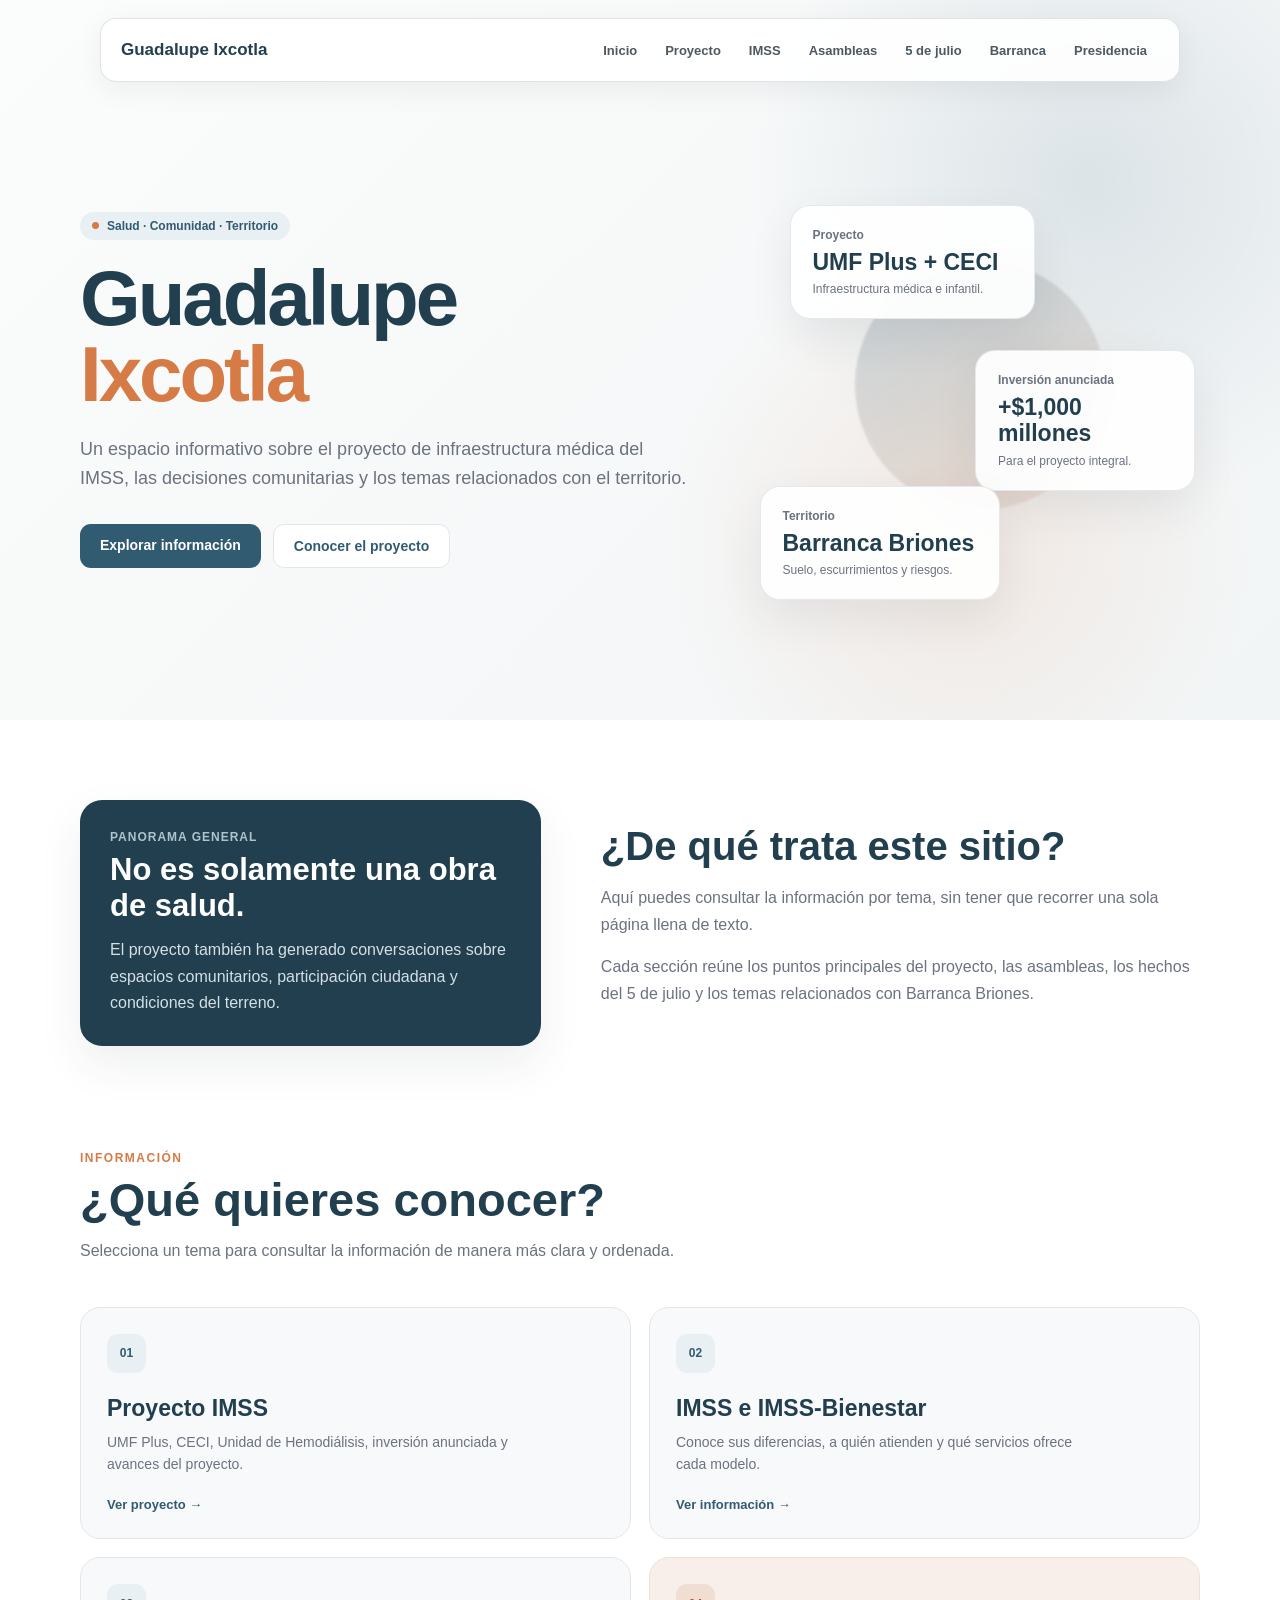
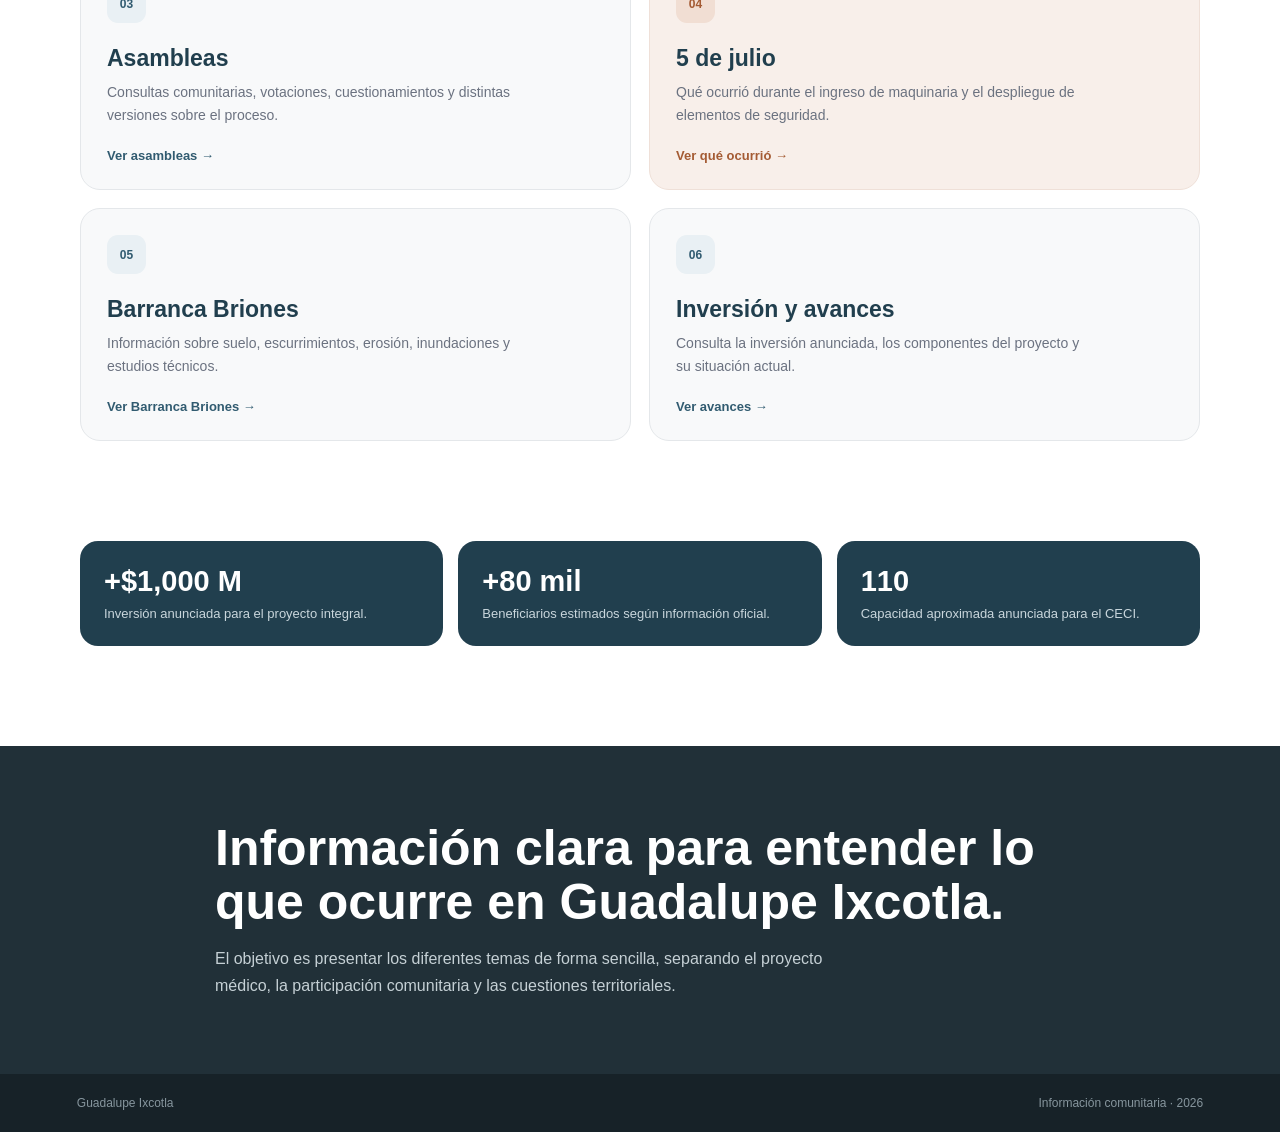
==== index.html @ 00b956f0 "Sitio Guadalupe Ixcotla" ====
<!DOCTYPE html>
<html lang="es">
<head>
    <meta charset="UTF-8">
    <meta name="viewport" content="width=device-width, initial-scale=1.0">
    <title>Guadalupe Ixcotla</title>

    <style>
        :root{
            --fondo:#f5f6f7;
            --blanco:#ffffff;
            --texto:#1f2933;
            --gris:#6b7280;
            --azul:#315b70;
            --azul-oscuro:#213f4e;
            --azul-claro:#e9f0f4;
            --naranja:#d67a46;
            --borde:#e4e7ea;
            --sombra:0 18px 45px rgba(34, 52, 61, .08);
        }

        *{
            margin:0;
            padding:0;
            box-sizing:border-box;
        }

        html{
            scroll-behavior:smooth;
        }

        body{
            font-family:"Segoe UI", Arial, sans-serif;
            background:var(--fondo);
            color:var(--texto);
            overflow-x:hidden;
        }

        a{
            text-decoration:none;
            color:inherit;
        }

        .contenedor{
            width:min(1120px, 88%);
            margin:auto;
        }

        /* =========================
           MENÚ
        ========================= */

        nav{
            position:fixed;
            top:18px;
            left:50%;
            transform:translateX(-50%);
            width:min(1080px, 92%);
            height:64px;

            display:flex;
            align-items:center;
            justify-content:space-between;

            padding:0 20px;

            background:rgba(255,255,255,.90);
            backdrop-filter:blur(14px);

            border:1px solid rgba(220,224,228,.9);
            border-radius:16px;

            box-shadow:0 8px 30px rgba(0,0,0,.06);
            z-index:1000;
        }

        .logo{
            font-size:17px;
            font-weight:800;
            color:var(--azul-oscuro);
        }

        nav ul{
            display:flex;
            align-items:center;
            gap:4px;
            list-style:none;
        }

        nav ul a{
            display:block;
            padding:9px 12px;
            border-radius:9px;

            font-size:13px;
            font-weight:600;
            color:#4d5960;

            transition:.25s;
        }

        nav ul a:hover{
            background:var(--azul-claro);
            color:var(--azul-oscuro);
        }

        .menu-toggle{
            display:none;
            align-items:center;
            justify-content:center;

            width:38px;
            height:38px;

            background:var(--azul-claro);
            color:var(--azul-oscuro);

            border:none;
            border-radius:9px;

            font-size:18px;
            cursor:pointer;
        }

        /* =========================
           HERO
        ========================= */

        .hero{
            min-height:720px;
            display:flex;
            align-items:center;
            position:relative;

            padding:140px 0 80px;

            background:
                radial-gradient(
                    circle at 85% 25%,
                    rgba(49,91,112,.13),
                    transparent 28%
                ),
                radial-gradient(
                    circle at 75% 75%,
                    rgba(214,122,70,.12),
                    transparent 27%
                ),
                linear-gradient(
                    135deg,
                    #fbfcfc,
                    #f2f5f6
                );

            overflow:hidden;
        }

        .hero-grid{
            display:grid;
            grid-template-columns:1.15fr .85fr;
            gap:60px;
            align-items:center;
        }

        .etiqueta{
            display:inline-flex;
            align-items:center;
            gap:8px;

            padding:7px 12px;

            margin-bottom:20px;

            background:var(--azul-claro);
            color:var(--azul);

            border-radius:30px;

            font-size:12px;
            font-weight:700;
        }

        .etiqueta::before{
            content:"";
            width:7px;
            height:7px;
            border-radius:50%;
            background:var(--naranja);
        }

        h1{
            max-width:650px;

            margin-bottom:22px;

            color:var(--azul-oscuro);

            font-size:clamp(50px, 7vw, 78px);
            line-height:.98;

            letter-spacing:-3px;
        }

        h1 span{
            color:var(--naranja);
        }

        .hero-texto p{
            max-width:610px;

            color:var(--gris);
            font-size:18px;
            line-height:1.65;
        }

        .botones{
            display:flex;
            gap:12px;
            flex-wrap:wrap;

            margin-top:30px;
        }

        .btn{
            padding:13px 20px;
            border-radius:11px;

            font-size:14px;
            font-weight:700;

            transition:.25s;
        }

        .btn-principal{
            background:var(--azul);
            color:white;
        }

        .btn-secundario{
            background:white;
            color:var(--azul);

            border:1px solid var(--borde);
        }

        .btn:hover{
            transform:translateY(-2px);
            box-shadow:0 10px 24px rgba(0,0,0,.08);
        }

        /* =========================
           TARJETAS HERO
        ========================= */

        .hero-visual{
            position:relative;
            min-height:430px;
        }

        .tarjeta-flotante{
            position:absolute;

            padding:22px;

            background:rgba(255,255,255,.92);
            backdrop-filter:blur(12px);

            border:1px solid rgba(225,229,232,.85);
            border-radius:20px;

            box-shadow:var(--sombra);

            animation:flotar 5s ease-in-out infinite;
        }

        .tarjeta-flotante small{
            display:block;

            margin-bottom:7px;

            color:var(--gris);

            font-size:12px;
            font-weight:600;
        }

        .tarjeta-flotante strong{
            display:block;

            color:var(--azul-oscuro);

            font-size:23px;
            line-height:1.15;
        }

        .tarjeta-flotante p{
            margin-top:7px;

            color:var(--gris);
            font-size:12px;
        }

        .t1{
            top:30px;
            left:40px;

            width:245px;
        }

        .t2{
            top:175px;
            right:5px;

            width:220px;

            animation-delay:1.3s;
        }

        .t3{
            bottom:5px;
            left:10px;

            width:240px;

            animation-delay:2.4s;
        }

        .circulo{
            position:absolute;

            top:85px;
            left:105px;

            width:250px;
            height:250px;

            border-radius:50%;

            background:
                linear-gradient(
                    145deg,
                    rgba(49,91,112,.20),
                    rgba(214,122,70,.13)
                );

            filter:blur(1px);
        }

        /* =========================
           RESUMEN
        ========================= */

        .resumen{
            padding:80px 0 20px;
            background:white;
        }

        .resumen-grid{
            display:grid;
            grid-template-columns:1fr 1.3fr;
            gap:60px;
            align-items:center;
        }

        .resumen-caja{
            padding:30px;

            background:var(--azul-oscuro);
            color:white;

            border-radius:22px;

            box-shadow:var(--sombra);
        }

        .resumen-caja small{
            display:block;
            margin-bottom:8px;

            color:#afc3cc;

            font-size:12px;
            font-weight:700;

            text-transform:uppercase;
            letter-spacing:1px;
        }

        .resumen-caja h2{
            margin-bottom:14px;

            font-size:31px;
            line-height:1.15;
        }

        .resumen-caja p{
            color:#d5e0e5;
            line-height:1.65;
        }

        .resumen-texto h2{
            margin-bottom:16px;

            color:var(--azul-oscuro);

            font-size:40px;
            line-height:1.1;
        }

        .resumen-texto p{
            margin-bottom:15px;

            color:var(--gris);
            line-height:1.7;
        }

        /* =========================
           SECCIONES
        ========================= */

        .explorar{
            padding:85px 0 100px;
            background:white;
        }

        .encabezado{
            max-width:690px;
            margin-bottom:42px;
        }

        .encabezado span{
            display:block;

            margin-bottom:10px;

            color:var(--naranja);

            font-size:12px;
            font-weight:800;

            text-transform:uppercase;
            letter-spacing:1.5px;
        }

        .encabezado h2{
            margin-bottom:12px;

            color:var(--azul-oscuro);

            font-size:clamp(34px, 5vw, 47px);
            line-height:1.08;
        }

        .encabezado p{
            color:var(--gris);
            line-height:1.65;
        }

        .menu-cards{
            display:grid;
            grid-template-columns:repeat(2,1fr);
            gap:18px;
        }

        .menu-card{
            min-height:220px;

            display:flex;
            flex-direction:column;

            padding:26px;

            background:#f8f9fa;

            border:1px solid var(--borde);
            border-radius:20px;

            transition:.3s;
        }

        .menu-card:hover{
            transform:translateY(-5px);
            background:white;
            box-shadow:var(--sombra);
        }

        .numero{
            width:39px;
            height:39px;

            display:flex;
            align-items:center;
            justify-content:center;

            margin-bottom:22px;

            background:var(--azul-claro);
            color:var(--azul);

            border-radius:11px;

            font-size:12px;
            font-weight:800;
        }

        .menu-card h3{
            margin-bottom:9px;

            color:var(--azul-oscuro);

            font-size:23px;
        }

        .menu-card p{
            max-width:420px;

            color:var(--gris);

            font-size:14px;
            line-height:1.6;
        }

        .menu-card strong{
            margin-top:auto;
            padding-top:22px;

            color:var(--azul);

            font-size:13px;
        }

        .menu-card-destacada{
            background:#f8efea;
            border-color:#efe0d8;
        }

        .menu-card-destacada .numero{
            background:#f1ded3;
            color:#a45b34;
        }

        .menu-card-destacada strong{
            color:#a45b34;
        }

        /* =========================
           DATOS
        ========================= */

        .datos{
            padding:0 0 100px;
            background:white;
        }

        .datos-grid{
            display:grid;
            grid-template-columns:repeat(3,1fr);
            gap:15px;
        }

        .dato{
            padding:24px;

            background:var(--azul-oscuro);
            color:white;

            border-radius:18px;
        }

        .dato strong{
            display:block;

            margin-bottom:6px;

            font-size:29px;
        }

        .dato span{
            color:#c9d6dc;
            font-size:13px;
        }

        /* =========================
           CIERRE
        ========================= */

        .cierre{
            padding:75px 0;
            background:#213038;
        }

        .cierre-contenido{
            max-width:850px;
        }

        .cierre h2{
            margin-bottom:16px;

            color:white;

            font-size:clamp(34px,5vw,50px);
            line-height:1.08;
        }

        .cierre p{
            max-width:650px;

            color:#c5d0d5;
            line-height:1.7;
        }

        footer{
            padding:22px 6%;

            display:flex;
            justify-content:space-between;
            gap:20px;

            background:#172228;
            color:#87969e;

            font-size:12px;
        }

        /* =========================
           ANIMACIÓN
        ========================= */

        @keyframes flotar{
            0%,100%{
                transform:translateY(0);
            }

            50%{
                transform:translateY(-8px);
            }
        }

        .reveal{
            opacity:0;
            transform:translateY(25px);

            transition:
                opacity .7s ease,
                transform .7s ease;
        }

        .reveal.visible{
            opacity:1;
            transform:translateY(0);
        }

        /* =========================
           RESPONSIVE
        ========================= */

        @media(max-width:900px){

            .menu-toggle{
                display:flex;
            }

            nav ul{
                position:absolute;
                top:calc(100% + 10px);
                left:0;
                right:0;

                flex-direction:column;
                align-items:stretch;
                gap:4px;

                padding:12px;

                background:rgba(255,255,255,.97);
                backdrop-filter:blur(14px);

                border:1px solid rgba(220,224,228,.9);
                border-radius:16px;

                box-shadow:0 8px 30px rgba(0,0,0,.1);

                display:none;
            }

            nav ul.abierto{
                display:flex;
            }

            nav ul a{
                padding:12px 14px;
            }

            .hero-grid,
            .resumen-grid{
                grid-template-columns:1fr;
            }

            .hero{
                min-height:auto;
            }

            .hero-visual{
                min-height:350px;
            }

            .menu-cards{
                grid-template-columns:1fr;
            }

            .datos-grid{
                grid-template-columns:1fr;
            }
        }

        @media(max-width:600px){

            .hero{
                padding-top:125px;
            }

            h1{
                font-size:50px;
                letter-spacing:-2px;
            }

            .hero-visual{
                display:none;
            }

            .resumen,
            .explorar{
                padding-top:65px;
            }

            .resumen-texto h2{
                font-size:34px;
            }

            footer{
                flex-direction:column;
            }
        }

    </style>
</head>

<body>

    <!-- MENÚ -->
    <nav>

        <a href="index.html" class="logo">
            Guadalupe Ixcotla
        </a>

        <ul>
            <li><a href="index.html">Inicio</a></li>
            <li><a href="proyecto.html">Proyecto</a></li>
            <li><a href="imss.html">IMSS</a></li>
            <li><a href="asambleas.html">Asambleas</a></li>
            <li><a href="julio.html">5 de julio</a></li>
            <li><a href="barranca.html">Barranca</a></li>
            <li><a href="presidencia.html">Presidencia</a></li>
        </ul>

        <button class="menu-toggle" id="menuToggle" aria-label="Abrir menú">
            ☰
        </button>

    </nav>


    <!-- PORTADA -->
    <header class="hero">

        <div class="contenedor hero-grid">

            <div class="hero-texto">

                <div class="etiqueta">
                    Salud · Comunidad · Territorio
                </div>

                <h1>
                    Guadalupe
                    <span>Ixcotla</span>
                </h1>

                <p>
                    Un espacio informativo sobre el proyecto de infraestructura
                    médica del IMSS, las decisiones comunitarias y los temas
                    relacionados con el territorio.
                </p>

                <div class="botones">

                    <a href="#informacion" class="btn btn-principal">
                        Explorar información
                    </a>

                    <a href="proyecto.html" class="btn btn-secundario">
                        Conocer el proyecto
                    </a>

                </div>

            </div>


            <div class="hero-visual">

                <div class="circulo"></div>

                <div class="tarjeta-flotante t1">

                    <small>
                        Proyecto
                    </small>

                    <strong>
                        UMF Plus + CECI
                    </strong>

                    <p>
                        Infraestructura médica e infantil.
                    </p>

                </div>


                <div class="tarjeta-flotante t2">

                    <small>
                        Inversión anunciada
                    </small>

                    <strong>
                        +$1,000 millones
                    </strong>

                    <p>
                        Para el proyecto integral.
                    </p>

                </div>


                <div class="tarjeta-flotante t3">

                    <small>
                        Territorio
                    </small>

                    <strong>
                        Barranca Briones
                    </strong>

                    <p>
                        Suelo, escurrimientos y riesgos.
                    </p>

                </div>

            </div>

        </div>

    </header>


    <!-- RESUMEN -->
    <section class="resumen">

        <div class="contenedor resumen-grid">

            <div class="resumen-caja reveal">

                <small>
                    Panorama general
                </small>

                <h2>
                    No es solamente una obra de salud.
                </h2>

                <p>
                    El proyecto también ha generado conversaciones
                    sobre espacios comunitarios, participación ciudadana
                    y condiciones del terreno.
                </p>

            </div>


            <div class="resumen-texto reveal">

                <h2>
                    ¿De qué trata este sitio?
                </h2>

                <p>
                    Aquí puedes consultar la información por tema,
                    sin tener que recorrer una sola página llena de texto.
                </p>

                <p>
                    Cada sección reúne los puntos principales del proyecto,
                    las asambleas, los hechos del 5 de julio
                    y los temas relacionados con Barranca Briones.
                </p>

            </div>

        </div>

    </section>


    <!-- EXPLORAR -->
    <section class="explorar" id="informacion">

        <div class="contenedor">

            <div class="encabezado reveal">

                <span>
                    Información
                </span>

                <h2>
                    ¿Qué quieres conocer?
                </h2>

                <p>
                    Selecciona un tema para consultar la información
                    de manera más clara y ordenada.
                </p>

            </div>


            <div class="menu-cards">


                <a href="proyecto.html" class="menu-card reveal">

                    <div class="numero">
                        01
                    </div>

                    <h3>
                        Proyecto IMSS
                    </h3>

                    <p>
                        UMF Plus, CECI, Unidad de Hemodiálisis,
                        inversión anunciada y avances del proyecto.
                    </p>

                    <strong>
                        Ver proyecto →
                    </strong>

                </a>


                <a href="imss.html" class="menu-card reveal">

                    <div class="numero">
                        02
                    </div>

                    <h3>
                        IMSS e IMSS-Bienestar
                    </h3>

                    <p>
                        Conoce sus diferencias, a quién atienden
                        y qué servicios ofrece cada modelo.
                    </p>

                    <strong>
                        Ver información →
                    </strong>

                </a>


                <a href="asambleas.html" class="menu-card reveal">

                    <div class="numero">
                        03
                    </div>

                    <h3>
                        Asambleas
                    </h3>

                    <p>
                        Consultas comunitarias, votaciones,
                        cuestionamientos y distintas versiones
                        sobre el proceso.
                    </p>

                    <strong>
                        Ver asambleas →
                    </strong>

                </a>


                <a href="julio.html"
                   class="menu-card menu-card-destacada reveal">

                    <div class="numero">
                        04
                    </div>

                    <h3>
                        5 de julio
                    </h3>

                    <p>
                        Qué ocurrió durante el ingreso de maquinaria
                        y el despliegue de elementos de seguridad.
                    </p>

                    <strong>
                        Ver qué ocurrió →
                    </strong>

                </a>


                <a href="barranca.html" class="menu-card reveal">

                    <div class="numero">
                        05
                    </div>

                    <h3>
                        Barranca Briones
                    </h3>

                    <p>
                        Información sobre suelo, escurrimientos,
                        erosión, inundaciones y estudios técnicos.
                    </p>

                    <strong>
                        Ver Barranca Briones →
                    </strong>

                </a>


                <a href="proyecto.html"
                   class="menu-card reveal">

                    <div class="numero">
                        06
                    </div>

                    <h3>
                        Inversión y avances
                    </h3>

                    <p>
                        Consulta la inversión anunciada,
                        los componentes del proyecto
                        y su situación actual.
                    </p>

                    <strong>
                        Ver avances →
                    </strong>

                </a>


            </div>

        </div>

    </section>


    <!-- DATOS -->
    <section class="datos">

        <div class="contenedor datos-grid">

            <div class="dato reveal">

                <strong>
                    +$1,000 M
                </strong>

                <span>
                    Inversión anunciada para el proyecto integral.
                </span>

            </div>


            <div class="dato reveal">

                <strong>
                    +80 mil
                </strong>

                <span>
                    Beneficiarios estimados según información oficial.
                </span>

            </div>


            <div class="dato reveal">

                <strong>
                    110
                </strong>

                <span>
                    Capacidad aproximada anunciada para el CECI.
                </span>

            </div>

        </div>

    </section>


    <!-- CIERRE -->
    <section class="cierre">

        <div class="contenedor cierre-contenido">

            <h2>
                Información clara para entender
                lo que ocurre en Guadalupe Ixcotla.
            </h2>

            <p>
                El objetivo es presentar los diferentes temas
                de forma sencilla, separando el proyecto médico,
                la participación comunitaria y las cuestiones territoriales.
            </p>

        </div>

    </section>


    <!-- FOOTER -->
    <footer>

        <span>
            Guadalupe Ixcotla
        </span>

        <span>
            Información comunitaria · 2026
        </span>

    </footer>


    <script>

        /* Menú de hamburguesa */

        const menuToggle =
            document.getElementById("menuToggle");

        const menuLista =
            document.querySelector("nav ul");

        menuToggle.addEventListener("click", () => {
            menuLista.classList.toggle("abierto");
        });

        menuLista.querySelectorAll("a").forEach(enlace => {
            enlace.addEventListener("click", () => {
                menuLista.classList.remove("abierto");
            });
        });


        /* Animación al aparecer en pantalla */

        const elementos =
            document.querySelectorAll(".reveal");

        const observer =
            new IntersectionObserver(

                (entries) => {

                    entries.forEach(entry => {

                        if(entry.isIntersecting){

                            entry.target
                                .classList
                                .add("visible");

                        }

                    });

                },

                {
                    threshold:0.12
                }

            );

        elementos.forEach(elemento => {
            observer.observe(elemento);
        });


        /* Movimiento muy ligero de tarjetas */

        const tarjetas =
            document.querySelectorAll(".tarjeta-flotante");

        document.addEventListener(
            "mousemove",
            (e) => {

                const x =
                    e.clientX / window.innerWidth - .5;

                const y =
                    e.clientY / window.innerHeight - .5;

                tarjetas.forEach(
                    (tarjeta, index) => {

                        const movimiento =
                            2 + index;

                        tarjeta.style.marginLeft =
                            x * movimiento + "px";

                        tarjeta.style.marginTop =
                            y * movimiento + "px";

                    }
                );

            }
        );

    </script>

</body>
</html>
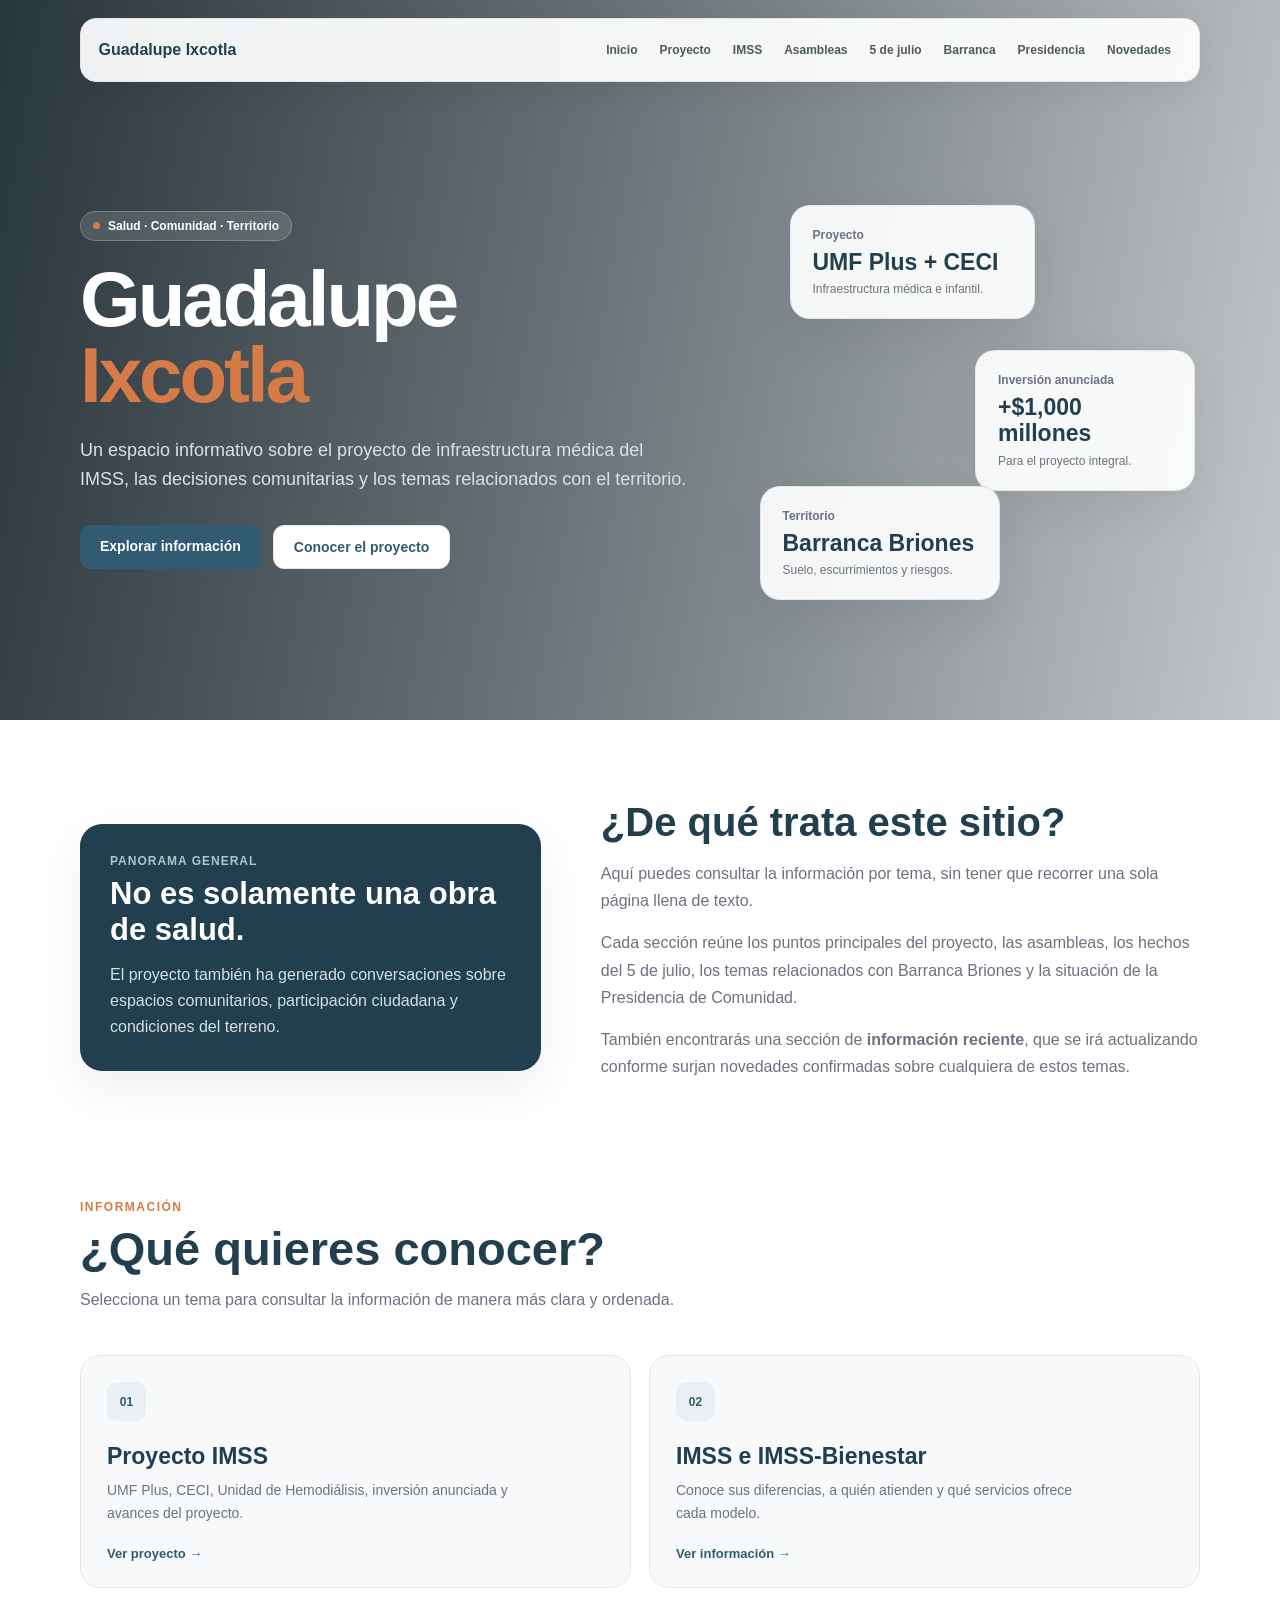
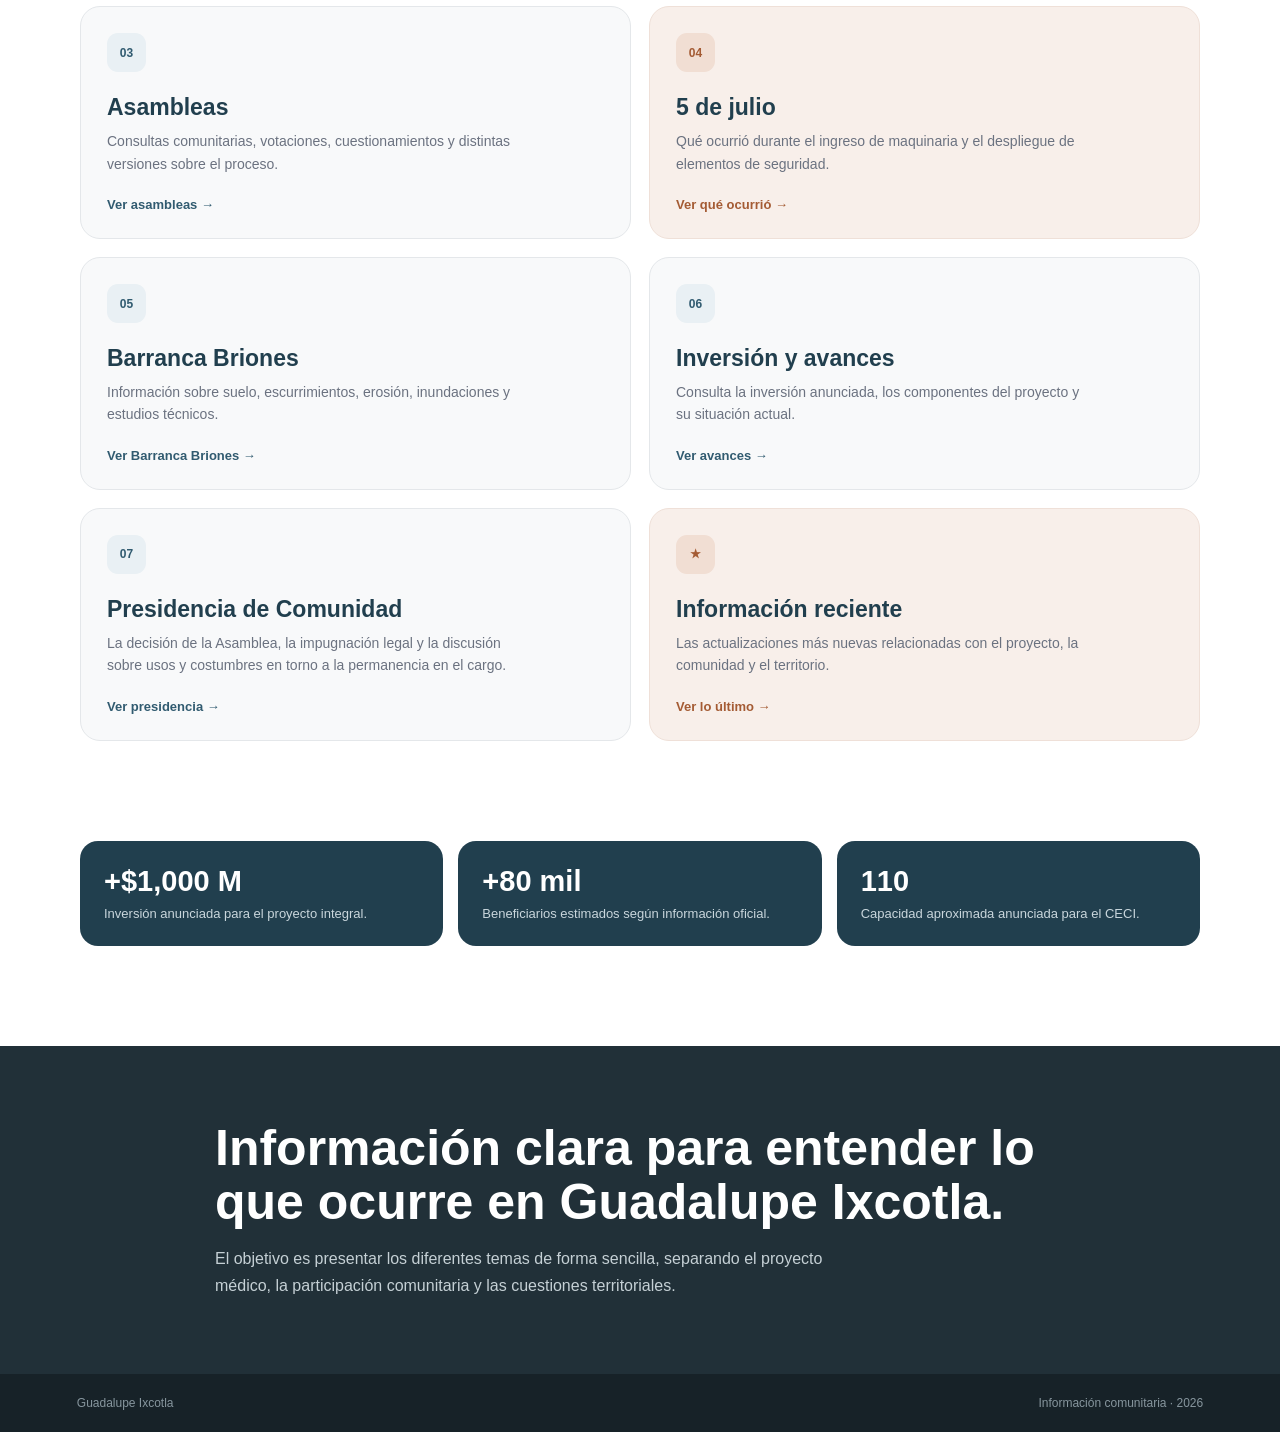
==== commit 2ab17b25: "Agregar página de novedades, fotos reales y actualizar contenido del sitio - Nueva página novedades." ====
--- a/index.html
+++ b/index.html
@@ -55,19 +55,19 @@
             top:18px;
             left:50%;
             transform:translateX(-50%);
-            width:min(1080px, 92%);
-            height:64px;
+            width:min(1120px,94%);
+            min-height:64px;
 
             display:flex;
             align-items:center;
             justify-content:space-between;
 
-            padding:0 20px;
-
-            background:rgba(255,255,255,.90);
-            backdrop-filter:blur(14px);
-
-            border:1px solid rgba(220,224,228,.9);
+            padding:0 18px;
+
+            background:rgba(255,255,255,.93);
+            backdrop-filter:blur(15px);
+
+            border:1px solid var(--borde);
             border-radius:16px;
 
             box-shadow:0 8px 30px rgba(0,0,0,.06);
@@ -75,24 +75,24 @@
         }
 
         .logo{
-            font-size:17px;
             font-weight:800;
             color:var(--azul-oscuro);
+            white-space:nowrap;
         }
 
         nav ul{
             display:flex;
             align-items:center;
-            gap:4px;
+            gap:2px;
             list-style:none;
         }
 
         nav ul a{
             display:block;
-            padding:9px 12px;
+            padding:9px 10px;
             border-radius:9px;
 
-            font-size:13px;
+            font-size:12px;
             font-weight:600;
             color:#4d5960;
 
@@ -135,21 +135,14 @@
             padding:140px 0 80px;
 
             background:
-                radial-gradient(
-                    circle at 85% 25%,
-                    rgba(49,91,112,.13),
-                    transparent 28%
+                linear-gradient(
+                    100deg,
+                    rgba(18,32,39,.90) 0%,
+                    rgba(18,32,39,.62) 45%,
+                    rgba(18,32,39,.22) 100%
                 ),
-                radial-gradient(
-                    circle at 75% 75%,
-                    rgba(214,122,70,.12),
-                    transparent 27%
-                ),
-                linear-gradient(
-                    135deg,
-                    #fbfcfc,
-                    #f2f5f6
-                );
+                url("https://i.pinimg.com/736x/4f/c3/b7/4fc3b7e135b815ab9e2778b9077fdaf9.jpg")
+                center/cover no-repeat;
 
             overflow:hidden;
         }
@@ -170,9 +163,10 @@
 
             margin-bottom:20px;
 
-            background:var(--azul-claro);
-            color:var(--azul);
-
+            background:rgba(255,255,255,.13);
+            color:white;
+
+            border:1px solid rgba(255,255,255,.22);
             border-radius:30px;
 
             font-size:12px;
@@ -192,7 +186,7 @@
 
             margin-bottom:22px;
 
-            color:var(--azul-oscuro);
+            color:white;
 
             font-size:clamp(50px, 7vw, 78px);
             line-height:.98;
@@ -207,7 +201,7 @@
         .hero-texto p{
             max-width:610px;
 
-            color:var(--gris);
+            color:#d8e2e6;
             font-size:18px;
             line-height:1.65;
         }
@@ -322,27 +316,6 @@
             width:240px;
 
             animation-delay:2.4s;
-        }
-
-        .circulo{
-            position:absolute;
-
-            top:85px;
-            left:105px;
-
-            width:250px;
-            height:250px;
-
-            border-radius:50%;
-
-            background:
-                linear-gradient(
-                    145deg,
-                    rgba(49,91,112,.20),
-                    rgba(214,122,70,.13)
-                );
-
-            filter:blur(1px);
         }
 
         /* =========================
@@ -653,7 +626,7 @@
            RESPONSIVE
         ========================= */
 
-        @media(max-width:900px){
+        @media(max-width:950px){
 
             .menu-toggle{
                 display:flex;
@@ -674,7 +647,7 @@
                 background:rgba(255,255,255,.97);
                 backdrop-filter:blur(14px);
 
-                border:1px solid rgba(220,224,228,.9);
+                border:1px solid var(--borde);
                 border-radius:16px;
 
                 box-shadow:0 8px 30px rgba(0,0,0,.1);
@@ -761,6 +734,7 @@
             <li><a href="julio.html">5 de julio</a></li>
             <li><a href="barranca.html">Barranca</a></li>
             <li><a href="presidencia.html">Presidencia</a></li>
+            <li><a href="novedades.html">Novedades</a></li>
         </ul>
 
         <button class="menu-toggle" id="menuToggle" aria-label="Abrir menú">
@@ -809,8 +783,6 @@
 
             <div class="hero-visual">
 
-                <div class="circulo"></div>
-
                 <div class="tarjeta-flotante t1">
 
                     <small>
@@ -905,8 +877,17 @@
 
                 <p>
                     Cada sección reúne los puntos principales del proyecto,
-                    las asambleas, los hechos del 5 de julio
-                    y los temas relacionados con Barranca Briones.
+                    las asambleas, los hechos del 5 de julio,
+                    los temas relacionados con Barranca Briones
+                    y la situación de la Presidencia de Comunidad.
+                </p>
+
+                <p>
+                    También encontrarás una sección de
+                    <strong>información reciente</strong>,
+                    que se irá actualizando conforme surjan
+                    novedades confirmadas sobre cualquiera
+                    de estos temas.
                 </p>
 
             </div>
@@ -1078,6 +1059,52 @@
                 </a>
 
 
+                <a href="presidencia.html" class="menu-card reveal">
+
+                    <div class="numero">
+                        07
+                    </div>
+
+                    <h3>
+                        Presidencia de Comunidad
+                    </h3>
+
+                    <p>
+                        La decisión de la Asamblea, la impugnación
+                        legal y la discusión sobre usos y costumbres
+                        en torno a la permanencia en el cargo.
+                    </p>
+
+                    <strong>
+                        Ver presidencia →
+                    </strong>
+
+                </a>
+
+
+                <a href="novedades.html"
+                   class="menu-card menu-card-destacada reveal">
+
+                    <div class="numero">
+                        ★
+                    </div>
+
+                    <h3>
+                        Información reciente
+                    </h3>
+
+                    <p>
+                        Las actualizaciones más nuevas relacionadas
+                        con el proyecto, la comunidad y el territorio.
+                    </p>
+
+                    <strong>
+                        Ver lo último →
+                    </strong>
+
+                </a>
+
+
             </div>
 
         </div>
@@ -1170,7 +1197,7 @@
 
     <script>
 
-        /* Menú de hamburguesa */
+        /* Menú móvil */
 
         const menuToggle =
             document.getElementById("menuToggle");
